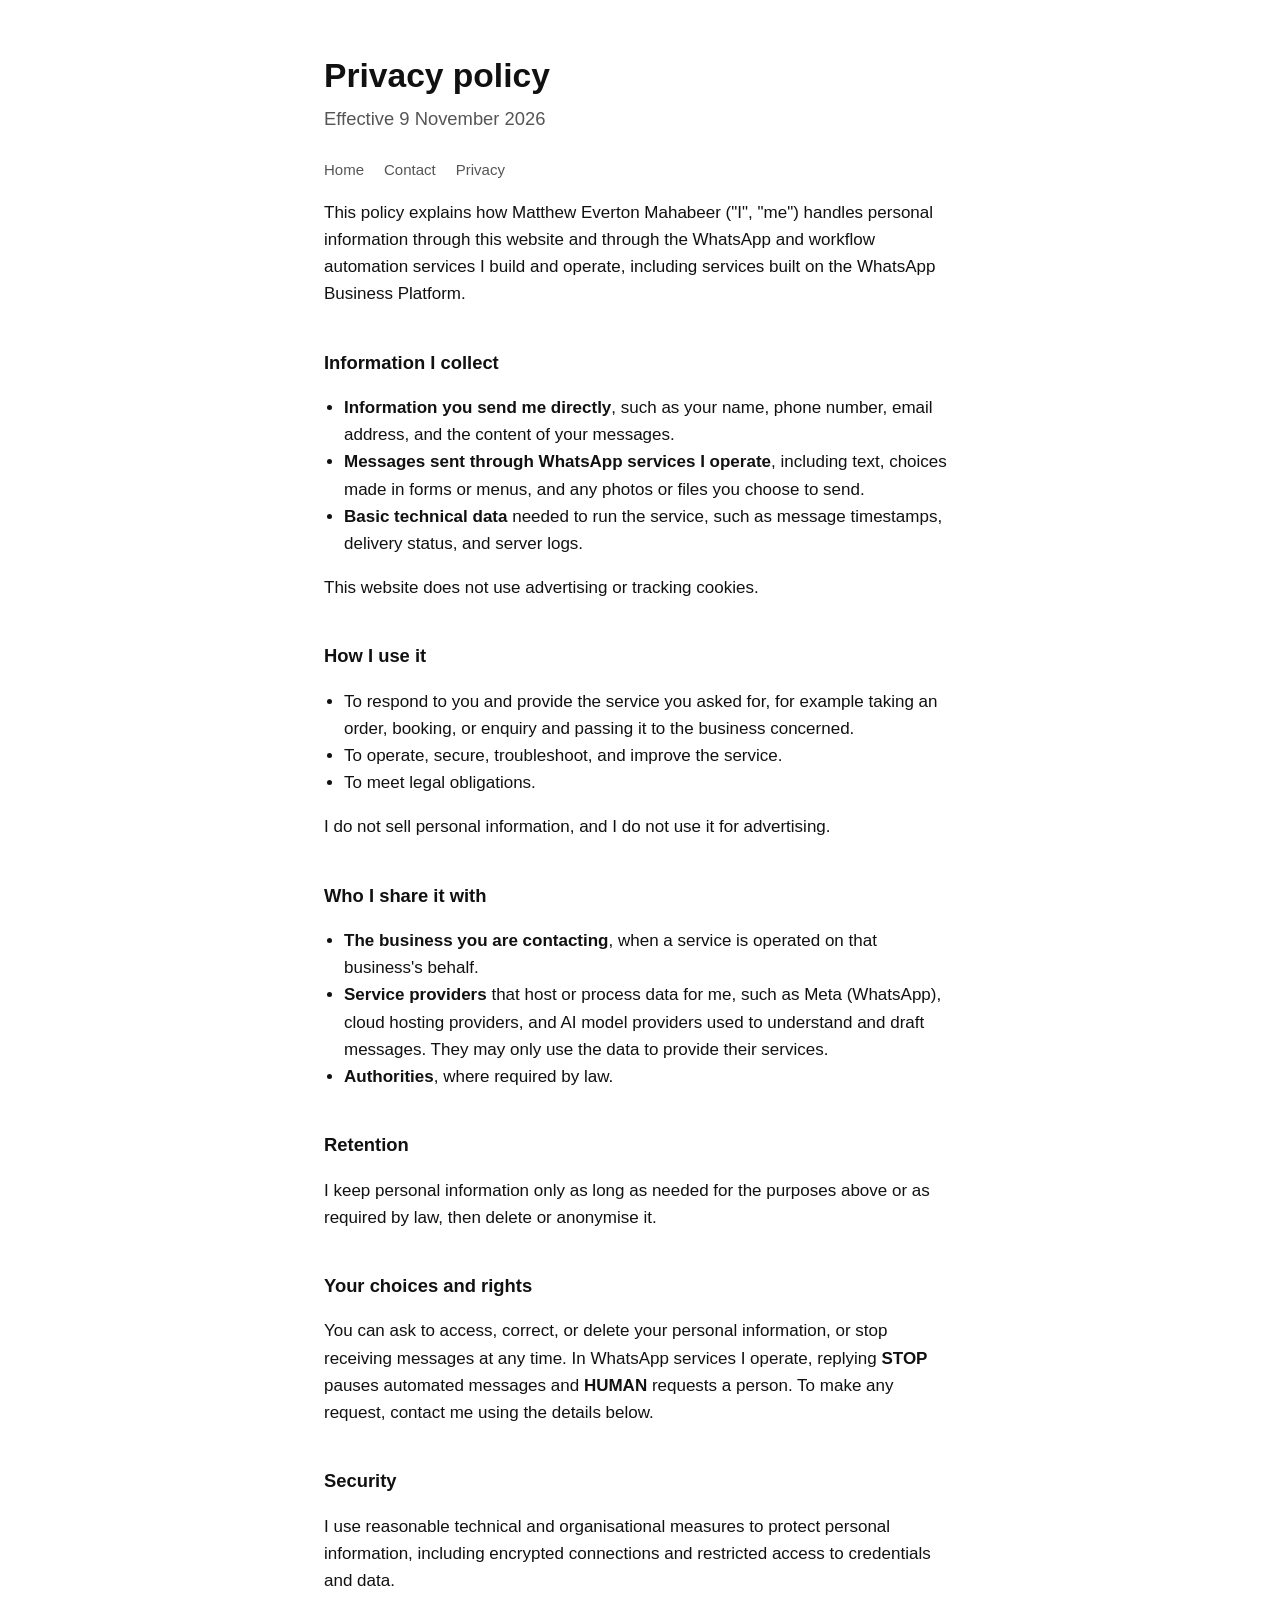
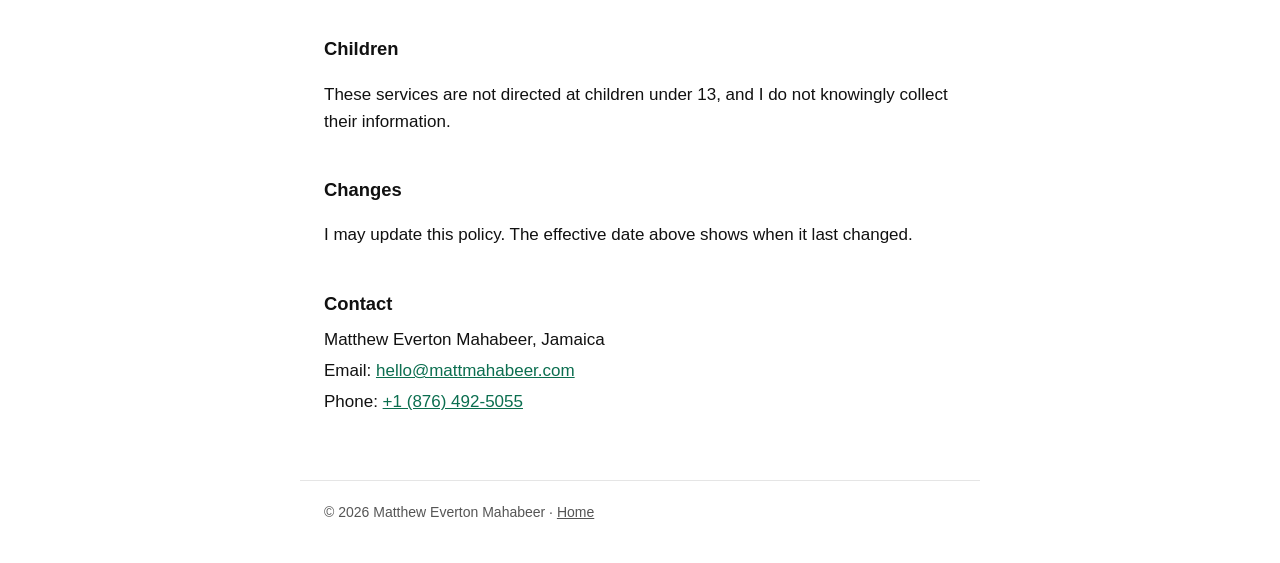
==== privacy.html @ a081a5c2 "Initial identity site and privacy policy" ====
<!doctype html>
<html lang="en">
<head>
<meta charset="utf-8">
<meta name="viewport" content="width=device-width,initial-scale=1">
<title>Privacy policy — Matthew Mahabeer</title>
<link rel="stylesheet" href="style.css">
</head>
<body>
<header>
  <h1>Privacy policy</h1>
  <p class="lede">Effective 9 November 2026</p>
  <nav><a href="/">Home</a><a href="/#contact">Contact</a><a href="/privacy.html">Privacy</a></nav>
</header>
<main>
  <p>This policy explains how Matthew Everton Mahabeer ("I", "me") handles personal information through this website and through the WhatsApp and workflow automation services I build and operate, including services built on the WhatsApp Business Platform.</p>

  <h2>Information I collect</h2>
  <ul>
    <li><strong>Information you send me directly</strong>, such as your name, phone number, email address, and the content of your messages.</li>
    <li><strong>Messages sent through WhatsApp services I operate</strong>, including text, choices made in forms or menus, and any photos or files you choose to send.</li>
    <li><strong>Basic technical data</strong> needed to run the service, such as message timestamps, delivery status, and server logs.</li>
  </ul>
  <p>This website does not use advertising or tracking cookies.</p>

  <h2>How I use it</h2>
  <ul>
    <li>To respond to you and provide the service you asked for, for example taking an order, booking, or enquiry and passing it to the business concerned.</li>
    <li>To operate, secure, troubleshoot, and improve the service.</li>
    <li>To meet legal obligations.</li>
  </ul>
  <p>I do not sell personal information, and I do not use it for advertising.</p>

  <h2>Who I share it with</h2>
  <ul>
    <li><strong>The business you are contacting</strong>, when a service is operated on that business's behalf.</li>
    <li><strong>Service providers</strong> that host or process data for me, such as Meta (WhatsApp), cloud hosting providers, and AI model providers used to understand and draft messages. They may only use the data to provide their services.</li>
    <li><strong>Authorities</strong>, where required by law.</li>
  </ul>

  <h2>Retention</h2>
  <p>I keep personal information only as long as needed for the purposes above or as required by law, then delete or anonymise it.</p>

  <h2>Your choices and rights</h2>
  <p>You can ask to access, correct, or delete your personal information, or stop receiving messages at any time. In WhatsApp services I operate, replying <strong>STOP</strong> pauses automated messages and <strong>HUMAN</strong> requests a person. To make any request, contact me using the details below.</p>

  <h2>Security</h2>
  <p>I use reasonable technical and organisational measures to protect personal information, including encrypted connections and restricted access to credentials and data.</p>

  <h2>Children</h2>
  <p>These services are not directed at children under 13, and I do not knowingly collect their information.</p>

  <h2>Changes</h2>
  <p>I may update this policy. The effective date above shows when it last changed.</p>

  <h2>Contact</h2>
  <div class="contact">
    <p>Matthew Everton Mahabeer, Jamaica</p>
    <p>Email: <a href="mailto:hello@mattmahabeer.com">hello@mattmahabeer.com</a></p>
    <p>Phone: <a href="tel:+18764925055">+1 (876) 492-5055</a></p>
  </div>
</main>
<footer>
  © 2026 Matthew Everton Mahabeer · <a href="/">Home</a>
</footer>
</body>
</html>
---- style.css ----
:root{--fg:#111;--muted:#555;--line:#e5e5e5;--accent:#0b6e4f}
*{box-sizing:border-box}
body{margin:0;font:17px/1.6 -apple-system,BlinkMacSystemFont,"Segoe UI",Inter,Roboto,sans-serif;color:var(--fg);background:#fff}
main,header,footer{max-width:680px;margin:0 auto;padding:0 24px}
header{padding-top:56px}
nav{display:flex;gap:20px;font-size:15px;padding:24px 0 0}
nav a{color:var(--muted);text-decoration:none}nav a:hover{color:var(--fg)}
h1{font-size:2.1rem;line-height:1.2;margin:0 0 8px}
h2{font-size:1.15rem;margin:40px 0 8px}
.lede{font-size:1.15rem;color:var(--muted);margin:0}
a{color:var(--accent)}
ul{padding-left:20px}
.contact p{margin:4px 0}
footer{border-top:1px solid var(--line);margin-top:64px;padding-top:20px;padding-bottom:40px;font-size:14px;color:var(--muted)}
footer a{color:var(--muted)}
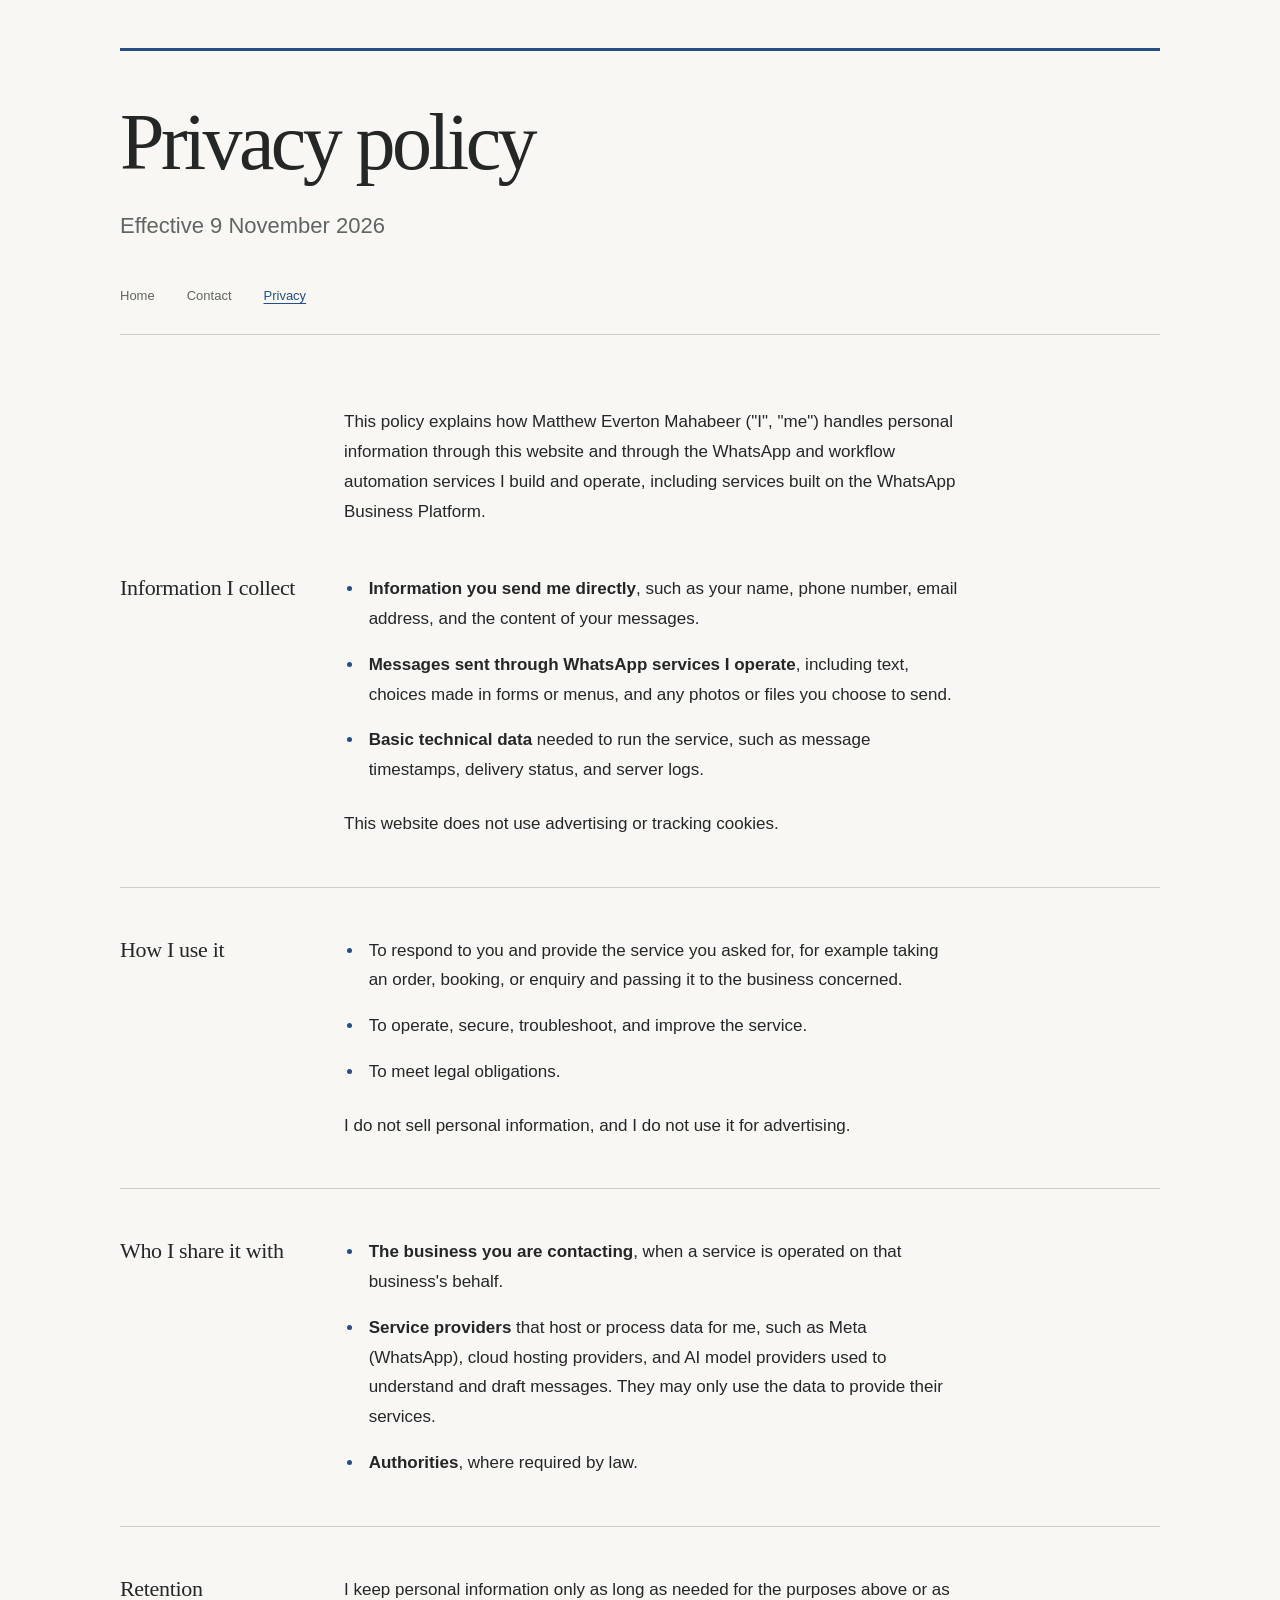
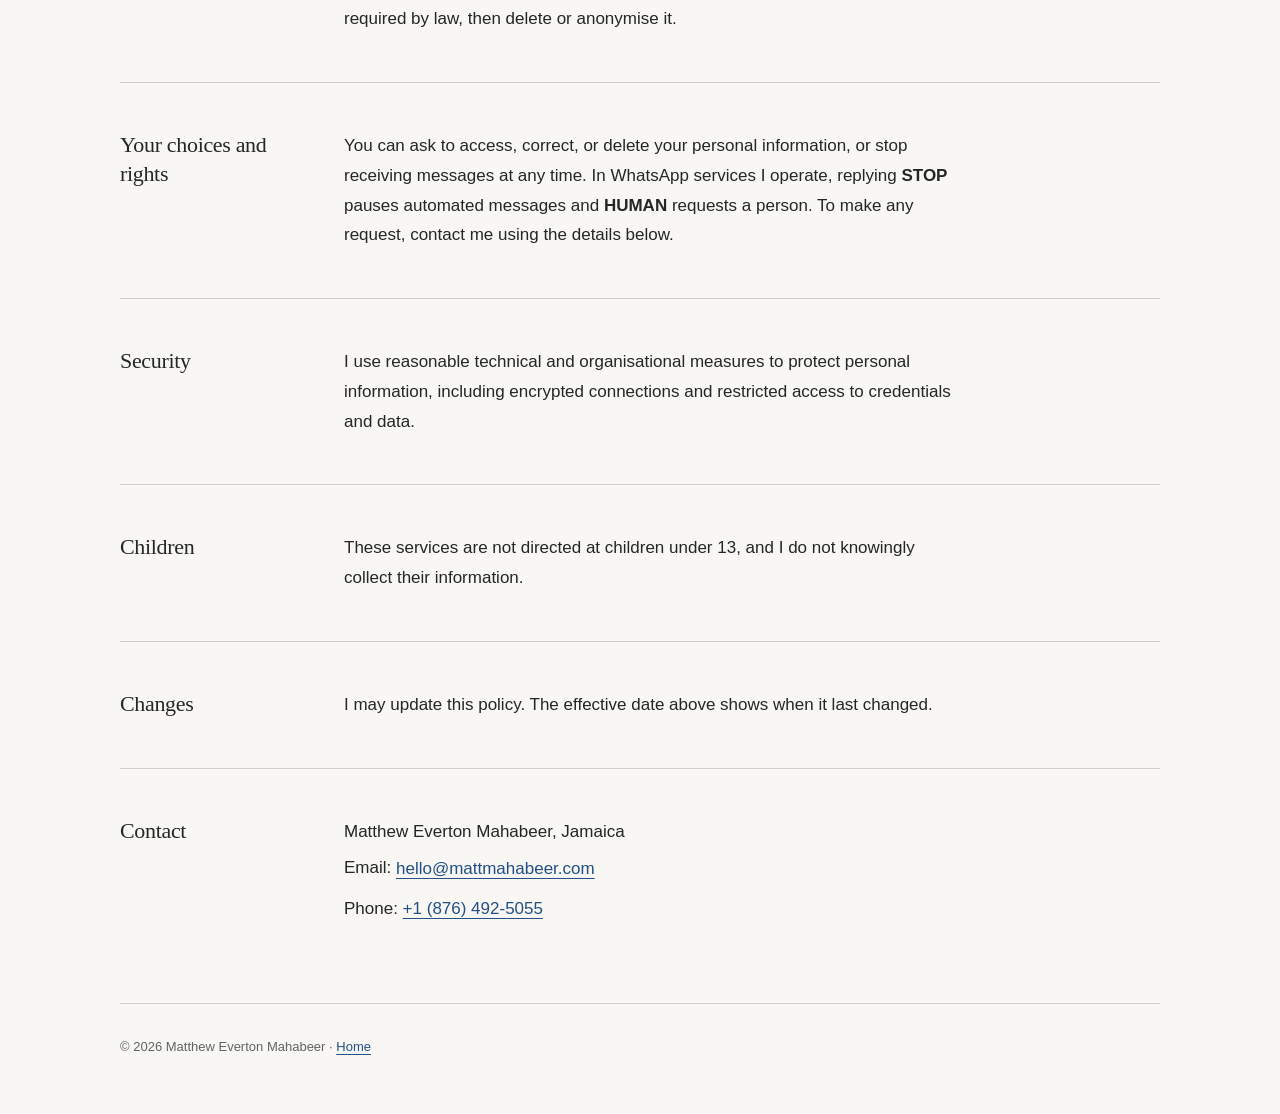
==== commit 29cba02a: "Restyle: editorial minimalism, dark mode, favicon" ====
--- a/privacy.html
+++ b/privacy.html
@@ -4,64 +4,95 @@
 <meta charset="utf-8">
 <meta name="viewport" content="width=device-width,initial-scale=1">
 <title>Privacy policy — Matthew Mahabeer</title>
+<meta name="theme-color" content="#f8f7f3" media="(prefers-color-scheme: light)">
+<meta name="theme-color" content="#191d1c" media="(prefers-color-scheme: dark)">
+<link rel="icon" type="image/svg+xml" href="data:image/svg+xml,%3Csvg xmlns='http://www.w3.org/2000/svg' viewBox='0 0 40 40'%3E%3Crect width='40' height='40' fill='%23234f85'/%3E%3Cpath d='M9 29V11h3l8 11 8-11h3v18h-4V18l-7 9-7-9v11z' fill='%23f8f7f3'/%3E%3C/svg%3E">
 <link rel="stylesheet" href="style.css">
 </head>
-<body>
+<body class="policy">
 <header>
   <h1>Privacy policy</h1>
   <p class="lede">Effective 9 November 2026</p>
-  <nav><a href="/">Home</a><a href="/#contact">Contact</a><a href="/privacy.html">Privacy</a></nav>
+  <nav aria-label="Main navigation"><a href="index.html">Home</a><a href="index.html#contact">Contact</a><a href="privacy.html" aria-current="page">Privacy</a></nav>
 </header>
 <main>
-  <p>This policy explains how Matthew Everton Mahabeer ("I", "me") handles personal information through this website and through the WhatsApp and workflow automation services I build and operate, including services built on the WhatsApp Business Platform.</p>
+  <p class="policy-intro">This policy explains how Matthew Everton Mahabeer ("I", "me") handles personal information through this website and through the WhatsApp and workflow automation services I build and operate, including services built on the WhatsApp Business Platform.</p>
 
-  <h2>Information I collect</h2>
+  <section>
+    <h2>Information I collect</h2>
+    <div class="section-content">
   <ul>
     <li><strong>Information you send me directly</strong>, such as your name, phone number, email address, and the content of your messages.</li>
     <li><strong>Messages sent through WhatsApp services I operate</strong>, including text, choices made in forms or menus, and any photos or files you choose to send.</li>
     <li><strong>Basic technical data</strong> needed to run the service, such as message timestamps, delivery status, and server logs.</li>
   </ul>
   <p>This website does not use advertising or tracking cookies.</p>
-
-  <h2>How I use it</h2>
+    </div>
+  </section>
+  <section>
+    <h2>How I use it</h2>
+    <div class="section-content">
   <ul>
     <li>To respond to you and provide the service you asked for, for example taking an order, booking, or enquiry and passing it to the business concerned.</li>
     <li>To operate, secure, troubleshoot, and improve the service.</li>
     <li>To meet legal obligations.</li>
   </ul>
   <p>I do not sell personal information, and I do not use it for advertising.</p>
-
-  <h2>Who I share it with</h2>
+    </div>
+  </section>
+  <section>
+    <h2>Who I share it with</h2>
+    <div class="section-content">
   <ul>
     <li><strong>The business you are contacting</strong>, when a service is operated on that business's behalf.</li>
     <li><strong>Service providers</strong> that host or process data for me, such as Meta (WhatsApp), cloud hosting providers, and AI model providers used to understand and draft messages. They may only use the data to provide their services.</li>
     <li><strong>Authorities</strong>, where required by law.</li>
   </ul>
-
-  <h2>Retention</h2>
+    </div>
+  </section>
+  <section>
+    <h2>Retention</h2>
+    <div class="section-content">
   <p>I keep personal information only as long as needed for the purposes above or as required by law, then delete or anonymise it.</p>
-
-  <h2>Your choices and rights</h2>
+    </div>
+  </section>
+  <section>
+    <h2>Your choices and rights</h2>
+    <div class="section-content">
   <p>You can ask to access, correct, or delete your personal information, or stop receiving messages at any time. In WhatsApp services I operate, replying <strong>STOP</strong> pauses automated messages and <strong>HUMAN</strong> requests a person. To make any request, contact me using the details below.</p>
-
-  <h2>Security</h2>
+    </div>
+  </section>
+  <section>
+    <h2>Security</h2>
+    <div class="section-content">
   <p>I use reasonable technical and organisational measures to protect personal information, including encrypted connections and restricted access to credentials and data.</p>
-
-  <h2>Children</h2>
+    </div>
+  </section>
+  <section>
+    <h2>Children</h2>
+    <div class="section-content">
   <p>These services are not directed at children under 13, and I do not knowingly collect their information.</p>
-
-  <h2>Changes</h2>
+    </div>
+  </section>
+  <section>
+    <h2>Changes</h2>
+    <div class="section-content">
   <p>I may update this policy. The effective date above shows when it last changed.</p>
-
-  <h2>Contact</h2>
+    </div>
+  </section>
+  <section>
+    <h2>Contact</h2>
+    <div class="section-content">
   <div class="contact">
     <p>Matthew Everton Mahabeer, Jamaica</p>
     <p>Email: <a href="mailto:hello@mattmahabeer.com">hello@mattmahabeer.com</a></p>
     <p>Phone: <a href="tel:+18764925055">+1 (876) 492-5055</a></p>
   </div>
+    </div>
+  </section>
 </main>
 <footer>
-  © 2026 Matthew Everton Mahabeer · <a href="/">Home</a>
+  © 2026 Matthew Everton Mahabeer · <a href="index.html">Home</a>
 </footer>
 </body>
 </html>
--- a/style.css
+++ b/style.css
@@ -1,15 +1,185 @@
-:root{--fg:#111;--muted:#555;--line:#e5e5e5;--accent:#0b6e4f}
-*{box-sizing:border-box}
-body{margin:0;font:17px/1.6 -apple-system,BlinkMacSystemFont,"Segoe UI",Inter,Roboto,sans-serif;color:var(--fg);background:#fff}
-main,header,footer{max-width:680px;margin:0 auto;padding:0 24px}
-header{padding-top:56px}
-nav{display:flex;gap:20px;font-size:15px;padding:24px 0 0}
-nav a{color:var(--muted);text-decoration:none}nav a:hover{color:var(--fg)}
-h1{font-size:2.1rem;line-height:1.2;margin:0 0 8px}
-h2{font-size:1.15rem;margin:40px 0 8px}
-.lede{font-size:1.15rem;color:var(--muted);margin:0}
-a{color:var(--accent)}
-ul{padding-left:20px}
-.contact p{margin:4px 0}
-footer{border-top:1px solid var(--line);margin-top:64px;padding-top:20px;padding-bottom:40px;font-size:14px;color:var(--muted)}
-footer a{color:var(--muted)}
+/* Editorial minimalism: an oversized serif masthead, a precise sans-serif
+   reading grid, generous spacing, hairline rules, and one ink-blue accent. */
+:root {
+  color-scheme: light dark;
+  --color-paper: #f8f7f3;
+  --color-ink: #242725;
+  --color-muted: #606561;
+  --color-rule: #cccfc8;
+  --color-accent: #234f85;
+  --font-body: -apple-system, BlinkMacSystemFont, "Segoe UI", Roboto, "Helvetica Neue", Arial, sans-serif;
+  --font-display: "Iowan Old Style", "Palatino Linotype", "Book Antiqua", Palatino, Georgia, serif;
+  --type-small: 0.8125rem;
+  --type-label: 0.75rem;
+  --type-body: 1.0625rem;
+  --type-lede: clamp(1.125rem, 1.8vw, 1.375rem);
+  --type-heading: 1.375rem;
+  --type-display: clamp(2.75rem, 7.3vw, 5rem);
+  --space-1: 0.5rem;
+  --space-2: 1rem;
+  --space-3: 1.5rem;
+  --space-4: 2rem;
+  --space-5: 3rem;
+  --space-6: 4.5rem;
+  --space-7: 6rem;
+  --measure: 65ch;
+  --page-width: 65rem;
+  --gutter: clamp(1.5rem, 4.4vw, 3rem);
+  --label-width: 11rem;
+  --grid-gap: 3rem;
+}
+
+@media (prefers-color-scheme: dark) {
+  :root {
+    --color-paper: #191d1c;
+    --color-ink: #eeeee7;
+    --color-muted: #b1b8b1;
+    --color-rule: #474e49;
+    --color-accent: #9dc4f1;
+  }
+}
+
+* { box-sizing: border-box; }
+html { scroll-padding-top: var(--space-4); }
+body {
+  margin: 0;
+  background: var(--color-paper);
+  color: var(--color-ink);
+  font: var(--type-body)/1.75 var(--font-body);
+  -webkit-font-smoothing: antialiased;
+}
+header, main, footer {
+  width: min(calc(100% - 2 * var(--gutter)), var(--page-width));
+  margin-inline: auto;
+}
+header {
+  border-top: 3px solid var(--color-accent);
+  margin-top: var(--space-5);
+  padding-top: var(--space-5);
+}
+h1 {
+  margin: 0;
+  font-family: var(--font-display);
+  font-size: var(--type-display);
+  font-weight: 400;
+  letter-spacing: -0.045em;
+  line-height: 1.08;
+  text-wrap: balance;
+}
+.lede {
+  max-width: 43ch;
+  margin: var(--space-3) 0 var(--space-4);
+  color: var(--color-muted);
+  font-size: var(--type-lede);
+  line-height: 1.5;
+}
+nav {
+  display: flex;
+  flex-wrap: wrap;
+  gap: var(--space-1) var(--space-3);
+  border-bottom: 1px solid var(--color-rule);
+  padding-bottom: var(--space-2);
+}
+a {
+  color: var(--color-accent);
+  text-decoration-thickness: 1px;
+  text-underline-offset: 0.22em;
+}
+a:hover { text-decoration-thickness: 2px; }
+a:focus-visible {
+  outline: 2px solid var(--color-accent);
+  outline-offset: 5px;
+  border-radius: 1px;
+}
+nav a {
+  display: inline-flex;
+  align-items: center;
+  min-height: 44px;
+  padding: var(--space-1) 0.25rem;
+  color: var(--color-muted);
+  font-size: var(--type-small);
+  text-decoration: none;
+}
+nav a:first-child { margin-left: -0.25rem; }
+nav a:hover, nav a[aria-current="page"] {
+  color: var(--color-accent);
+  text-decoration: underline;
+}
+main { padding-top: var(--space-6); }
+section {
+  display: grid;
+  grid-template-columns: var(--label-width) minmax(0, 1fr);
+  gap: var(--grid-gap);
+}
+section + section {
+  margin-top: var(--space-5);
+  border-top: 1px solid var(--color-rule);
+  padding-top: var(--space-5);
+}
+h2 {
+  margin: 0;
+  padding-top: 0.45rem;
+  font-size: var(--type-label);
+  font-weight: 650;
+  letter-spacing: 0.14em;
+  line-height: 1.6;
+  text-transform: uppercase;
+}
+.section-content, .policy-intro { max-width: var(--measure); min-width: 0; }
+p { margin: 0 0 var(--space-3); }
+p:last-child, ul:last-child { margin-bottom: 0; }
+ul { margin: var(--space-3) 0; padding-left: 1.2em; }
+li { padding-left: 0.25em; }
+li + li { margin-top: var(--space-2); }
+li::marker { color: var(--color-accent); }
+strong { font-weight: 600; }
+.contact p { margin-bottom: 0.25rem; }
+.contact a { display: inline-block; padding-block: 0.2rem; overflow-wrap: anywhere; }
+.policy-intro {
+  margin-left: calc(var(--label-width) + var(--grid-gap));
+  margin-bottom: var(--space-5);
+}
+.policy h2 {
+  padding-top: 0;
+  font-family: var(--font-display);
+  font-size: var(--type-heading);
+  font-weight: 400;
+  letter-spacing: -0.015em;
+  line-height: 1.3;
+  text-transform: none;
+}
+.policy section ul:first-child { margin-top: 0; }
+footer {
+  margin-top: var(--space-6);
+  border-top: 1px solid var(--color-rule);
+  padding-top: var(--space-3);
+  padding-bottom: var(--space-5);
+  color: var(--color-muted);
+  font-size: var(--type-small);
+}
+footer a { display: inline-block; padding-block: var(--space-1); }
+::selection { color: var(--color-paper); background: var(--color-accent); }
+
+@media (max-width: 700px) {
+  header { margin-top: var(--space-3); padding-top: var(--space-4); }
+  .lede { margin-top: var(--space-3); }
+  main { padding-top: var(--space-5); }
+  section { grid-template-columns: minmax(0, 1fr); gap: var(--space-2); }
+  section + section { margin-top: var(--space-4); padding-top: var(--space-4); }
+  h2 { padding-top: 0; }
+  .policy-intro { margin-left: 0; }
+  footer { margin-top: var(--space-5); }
+}
+
+@media print {
+  :root {
+    --color-paper: #fff;
+    --color-ink: #000;
+    --color-muted: #333;
+    --color-rule: #bbb;
+    --color-accent: #000;
+  }
+  header { margin-top: 0; }
+  h2 { break-after: avoid; }
+  a { text-decoration: none; }
+}
